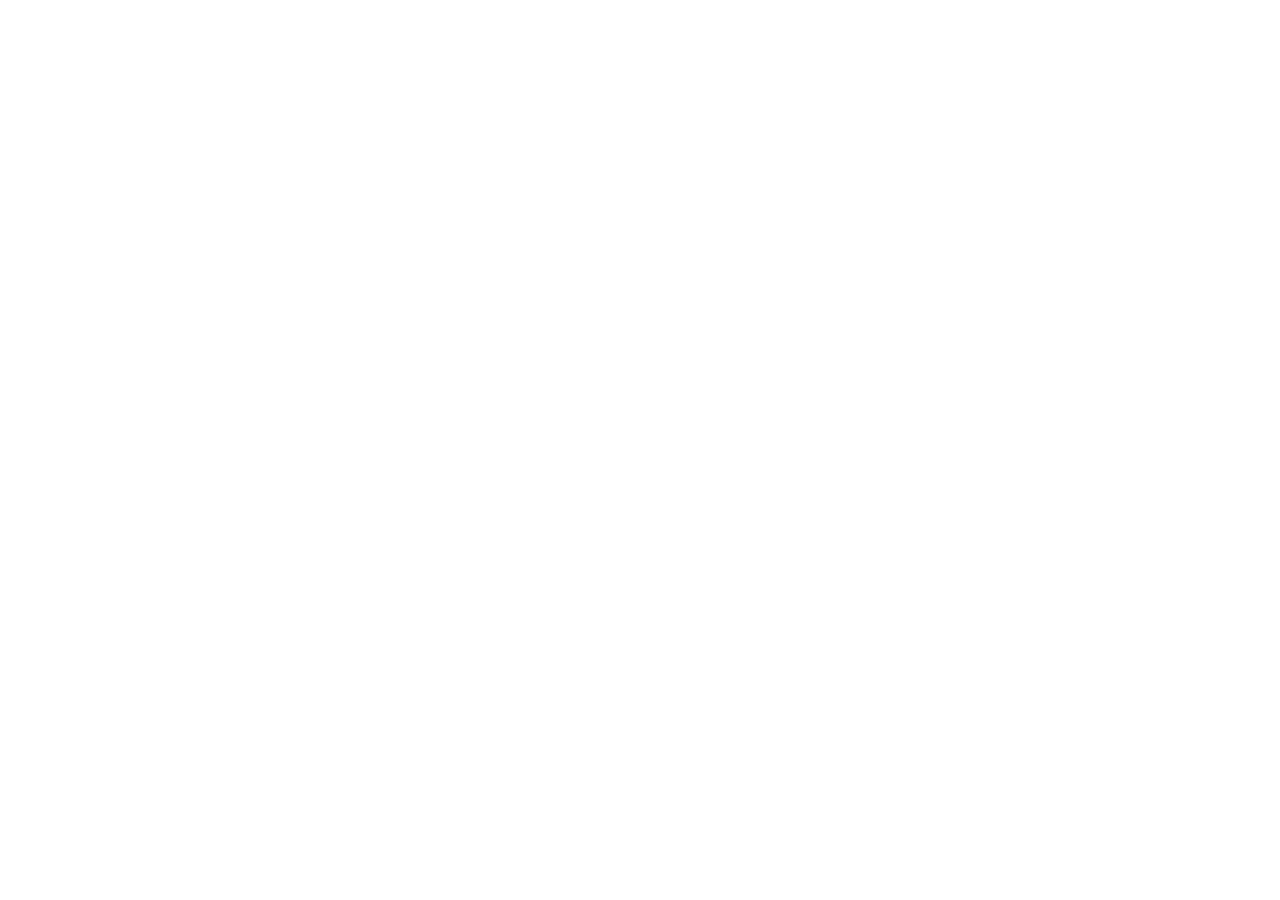
==== index.html @ 60aaaaeb "Configure free GitHub Pages playable preview" ====
<!doctype html><html lang="fr"><head><meta charset="UTF-8"/><meta name="viewport" content="width=device-width, initial-scale=1"/><title>Ascension Dream Rift — Test</title></head><body><div id="root"></div><script type="module" src="/src/static-main.tsx"></script></body></html>
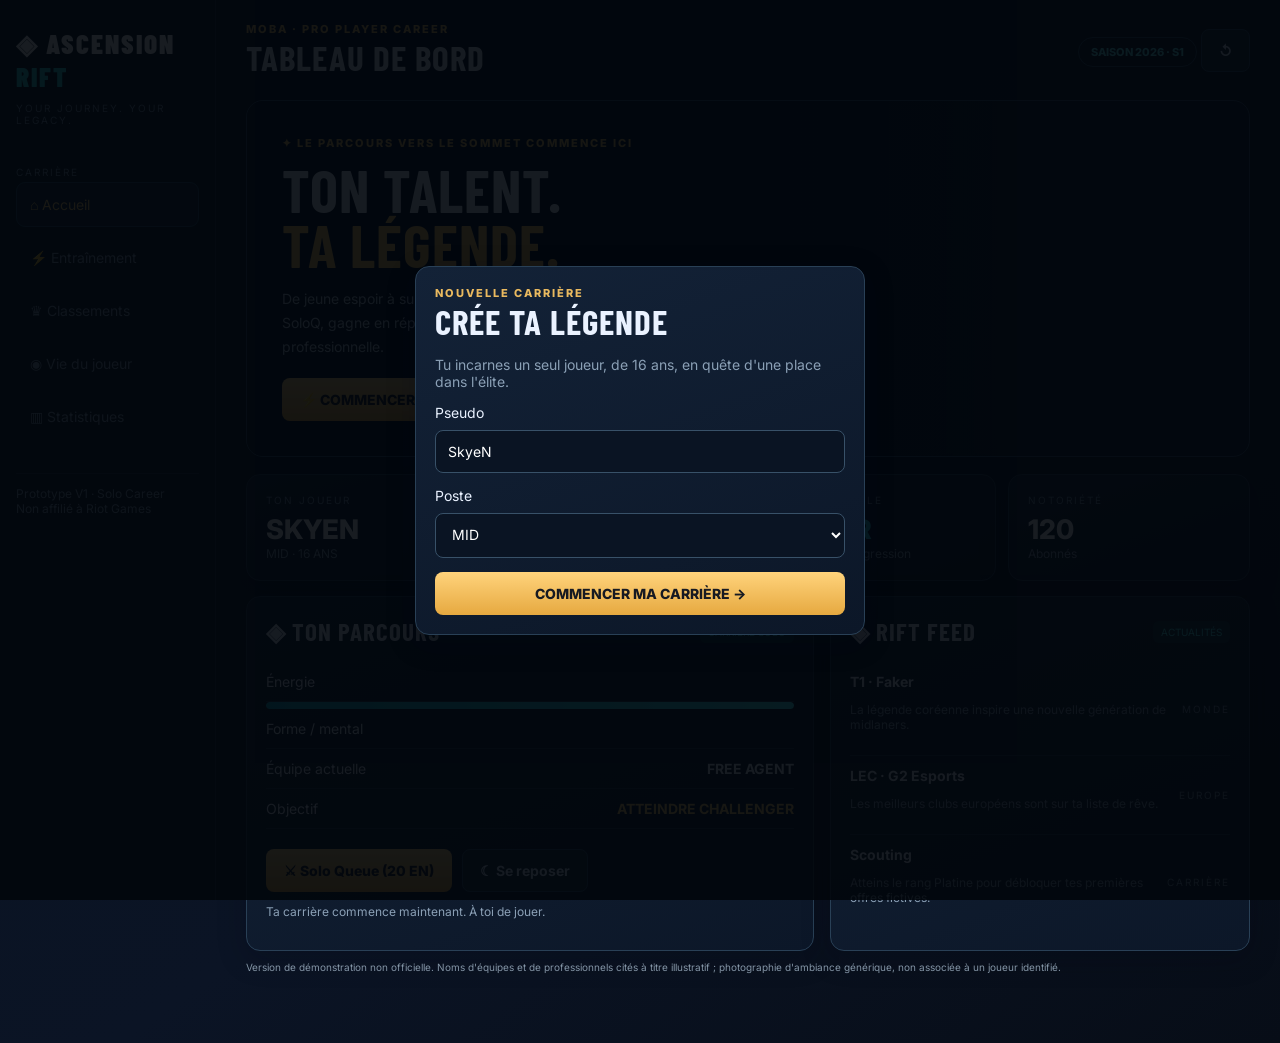
==== commit 1b83eb5c: "Publish standalone V1 preview on GitHub Pages" ====
--- a/index.html
+++ b/index.html
@@ -1 +1 @@
-<!doctype html><html lang="fr"><head><meta charset="UTF-8"/><meta name="viewport" content="width=device-width, initial-scale=1"/><title>Ascension Dream Rift — Test</title></head><body><div id="root"></div><script type="module" src="/src/static-main.tsx"></script></body></html>+<!doctype html><html lang="fr"><head><meta charset="utf-8"><meta name="viewport" content="width=device-width,initial-scale=1"><meta http-equiv="refresh" content="0; url=./v1.html"><title>Ascension Dream Rift</title></head><body><p><a href="./v1.html">Lancer Ascension Dream Rift V1</a></p></body></html>
